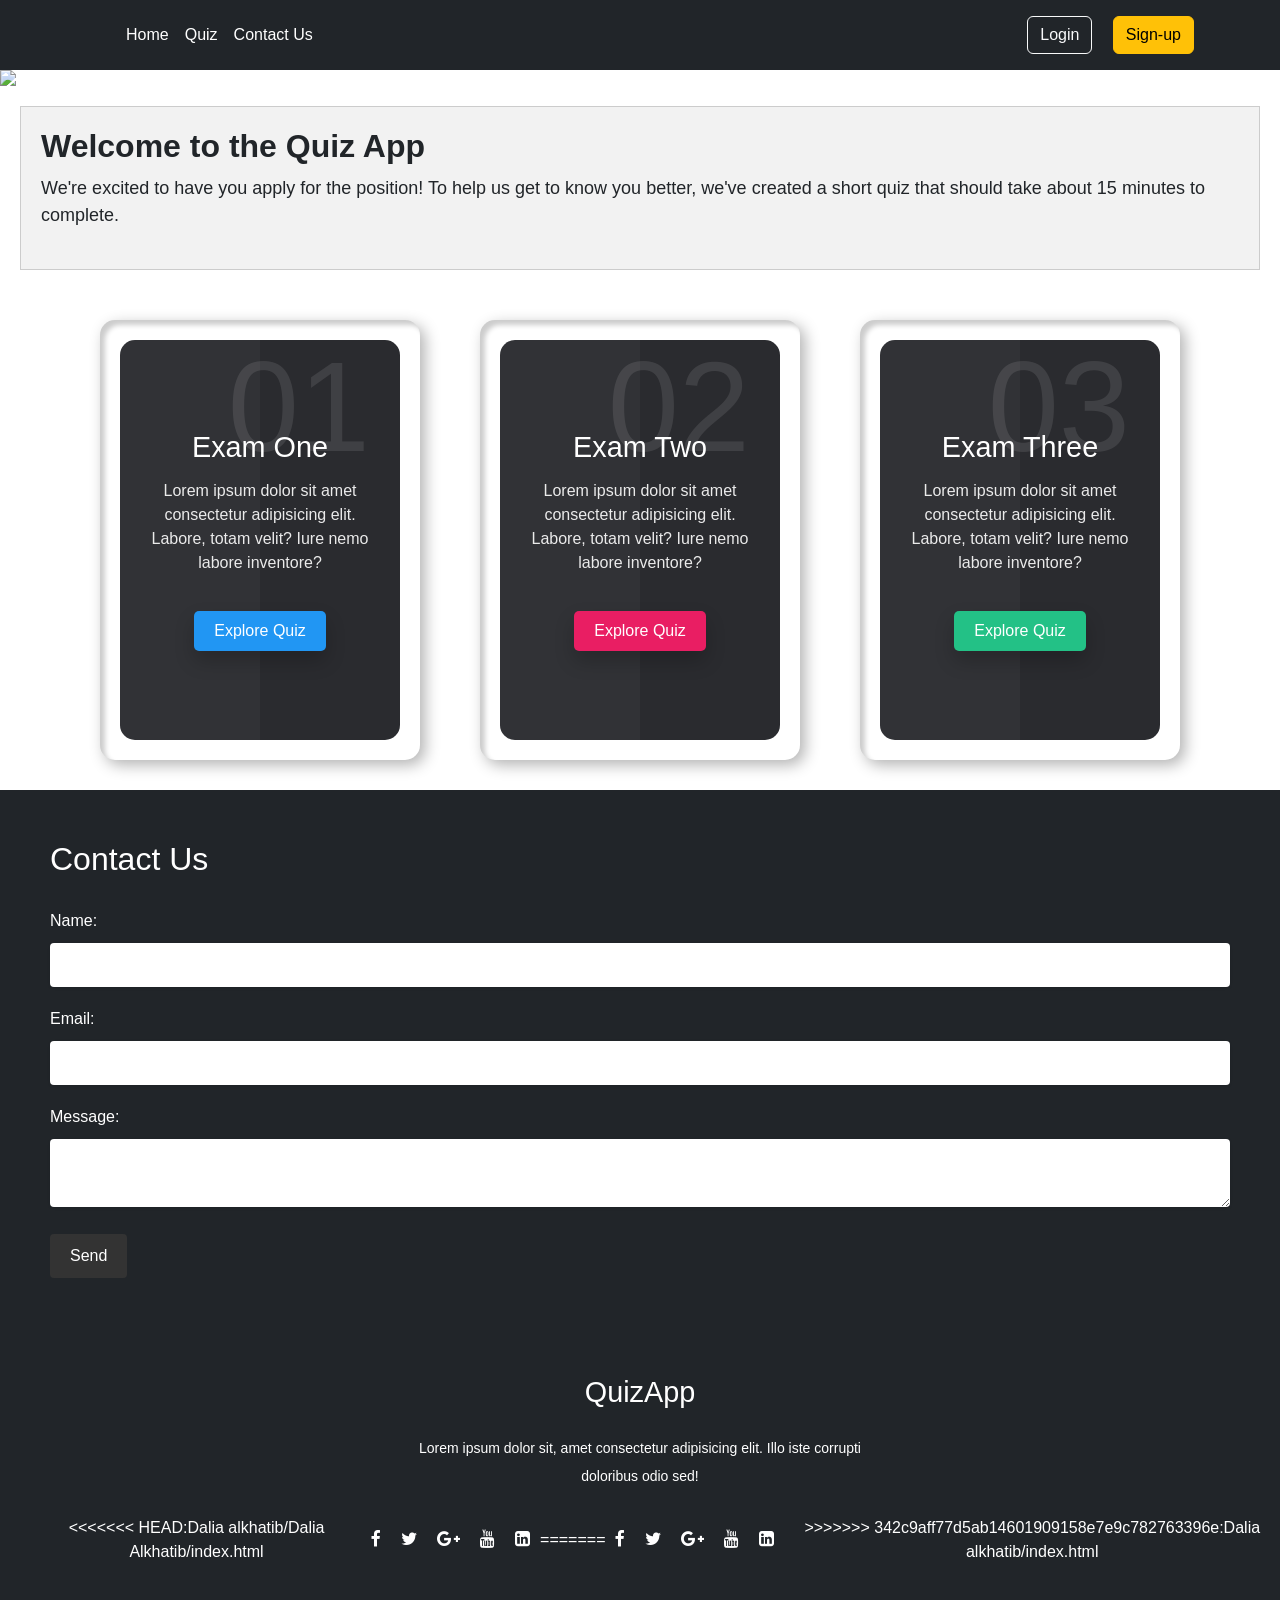
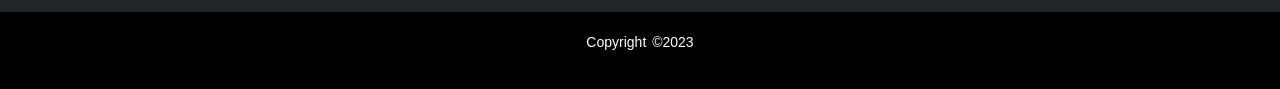
==== Dalia alkhatib/index.html @ f0eabcef "updatess" ====
<!DOCTYPE html>
<html lang="en">
<head>
    <meta charset="UTF-8">
    <meta http-equiv="X-UA-Compatible" content="IE=edge">
    <meta name="viewport" content="width=device-width, initial-scale=1.0">
        <link href="https://cdn.jsdelivr.net/npm/bootstrap@5.3.0-alpha1/dist/css/bootstrap.min.css" rel="stylesheet">
    <link href="https://getbootstrap.com/docs/5.3/assets/css/docs.css" rel="stylesheet">
    <script src="https://cdn.jsdelivr.net/npm/bootstrap@5.3.0-alpha1/dist/js/bootstrap.bundle.min.js"></script>
    <link rel="stylesheet" href="https://stackpath.bootstrapcdn.com/font-awesome/4.7.0/css/font-awesome.min.css">
    <title>QuizApp</title>
    <link rel="stylesheet" href="style.css">

</head>
<body> 
<header class="p-3 bg-dark text-white navbar-toggler">
    <div class="container navbar-toggler">
        <div class="d-flex flex-wrap align-items-center justify-content-center justify-content-lg-start">
        <a href="/" class="d-flex align-items-center mb-2 mb-lg-0 text-white text-decoration-none">
            <svg class="bi me-2" width="40" height="32" role="img" aria-label="Bootstrap"><use xlink:href="#bootstrap"/></svg>
        </a>

        <ul class="nav col-12 col-lg-auto me-lg-auto mb-2 justify-content-center mb-md-0">
            <li><a href="#" class="nav-link px-2 text-white">Home</a></li>
            <li><a href="#" class="nav-link px-2 text-white">Quiz</a></li>
            <li><a href="#" class="nav-link px-2 text-white">Contact Us</a></li>

        </ul>

        <!-- <form class="col-12 col-lg-auto mb-3 mb-lg-0 me">
            <input type="search" class="form-control form-control-dark" placeholder="Search..." aria-label="Search">
        </form> -->

        <div class="text-end ms-auto">
            <button type="button" class="btn btn-outline-light me-3" id="loginbtn" onclick="function()">Login</button>
            <button type="button" class="btn btn-warning me-3">Sign-up</button>
        </div>
        </div>
    </div>
    </header>
    <!-- Slide Show -->
<section>
  <img class="mySlides" src="https://img.freepik.com/premium-vector/quiz-logo-with-speech-bubble-icon_149152-811.jpg?w=2000"
  style="width:100%">
  <img class="mySlides" src="https://www.pewresearch.org/internet/wp-content/uploads/sites/9/2017/02/PI_2017.02.08_Algorithms_featured.png"
  style="width:100%">
  <img class="mySlides" src="https://www.trios.com/uploads/2017/05/woman-holding-tablet-in-server-room.jpg"
  style="width:100%">
</section>


<section class="aboutsite">
<h1 id="title">Welcome to the Quiz App</h1>
<p>We're excited to have you apply for the position! To help us get to know you better, we've created a short quiz that should take about 15 minutes to complete.</p>
</div> 
</section>
<div class="containerone11">
    <div class="card11">
      <div class="box11">
        <div class="content11">
          <h2>01</h2>
          <h3>Exam One</h3>
          <p>Lorem ipsum dolor sit amet consectetur adipisicing elit. Labore, totam velit? Iure nemo labore inventore?</p>
          <a href="#">Explore Quiz</a>
        </div>
      </div>
    </div>
  
    <div class="card11">
      <div class="box11">
        <div class="content11">
          <h2>02</h2>
          <h3>Exam Two</h3>
          <p>Lorem ipsum dolor sit amet consectetur adipisicing elit. Labore, totam velit? Iure nemo labore inventore?</p>
          <a href="#">Explore Quiz</a>
        </div>
      </div>
    </div>
  
    <div class="card11">
      <div class="box11">
        <div class="content11">
          <h2>03</h2>
          <h3>Exam Three</h3>
          <p>Lorem ipsum dolor sit amet consectetur adipisicing elit. Labore, totam velit? Iure nemo labore inventore?</p>
          <a href="#">  Explore Quiz</a>
        </div>
      </div>
    </div>
  </div>
<section id="contact">
    <h2 >Contact Us</h2>
    <form action="#" method="post">
    <label for="name"  >Name:</label>
    <input type="text" id="name" name="name" required>

    <label for="email" >Email:</label>
    <input type="email" id="email" name="email" required>

    <label for="message" >Message:</label>
    <textarea id="message" name="message" required></textarea>

    <input type="submit" value="Send">
    </form>
</section>
<footer>
  <div class="footer-content">
      <h3>QuizApp</h3>
      <p>Lorem ipsum dolor sit, amet consectetur adipisicing elit. Illo iste corrupti doloribus odio sed!</p>
      <ul class="socials">
<<<<<<< HEAD:Dalia alkhatib/Dalia Alkhatib/index.html
          <li><a href="https://www.facebook.com/"><i class="fa fa-facebook"></i></a></li>
          <li><a href="#"><i class="fa fa-twitter"></i></a></li>
          <li><a href="#"><i class="fa fa-google-plus"></i></a></li>
          <li><a href="#"><i class="fa fa-youtube"></i></a></li>
          <li><a href="#"><i class="fa fa-linkedin-square"></i></a></li>
=======
          <li><a href="https://ar-ar.facebook.com/"><i class="fa fa-facebook"></i></a></li>
          <li><a href="https://twitter.com/?lang=ar"><i class="fa fa-twitter"></i></a></li>
          <li><a href="https://www.google.com/"><i class="fa fa-google-plus"></i></a></li>
          <li><a href="https://www.youtube.com/"><i class="fa fa-youtube"></i></a></li>
          <li><a href="https://www.linkedin.com/"><i class="fa fa-linkedin-square"></i></a></li>
>>>>>>> 342c9aff77d5ab14601909158e7e9c782763396e:Dalia alkhatib/index.html
      </ul>
  </div>
  <div class="footer-bottom">
      <p>copyright &copy;2023 </p>
  </div>
</footer>
<script src="main .js"></script>


</body>
</html>
---- Dalia alkhatib/style.css ----
*{
  margin: 0;
  padding: 0;
  box-sizing: border-box;
}

/* about site */
.aboutsite {
    background-color: #f2f2f2;
    border: 1px solid #ccc;
    padding: 20px;
    margin: 20px;
  }
  
  .aboutsite #title {
    font-size: 32px;
    font-weight: bold;
    margin-bottom: 10px;
  }
  
  .aboutsite p {
    font-size: 18px;
    line-height: 1.5;
    margin-bottom: 20px;
  }




/* contactus */
#contact {
    background-color: #212529;
    padding: 50px;
  }
  
  #contact h2 {
    font-size: 2em;
    margin-bottom: 30px;
    color: white;
  }
  
  #contact label {
    display: block;
    margin-bottom: 10px;
    color: white;
  }
  
  #contact input[type="text"],
  #contact input[type="email"],
  #contact textarea {
    width: 100%;
    padding: 10px;
    margin-bottom: 20px;
    border: none;
    border-radius: 4px;
    background-color: #fff;
    box-shadow: 0 1px 3px rgba(0, 0, 0, 0.1);
  }
  
  #contact input[type="submit"] {
    display: inline-block;
    background-color: #333;
    color: #fff;
    border: none;
    border-radius: 4px;
    padding: 10px 20px;
    cursor: pointer;
    transition: background-color 0.3s ease;
  }
  
  #contact input[type="submit"]:hover {
    background-color: #555;
  }
  @import url("https://fonts.googleapis.com/css2?family=Poppins:wght@300;400;500;700;800&display=swap");
* {
  margin: 0;
  padding: 0;
  box-sizing: border-box;
  font-family: "Poppins", sans-serif;
}

 /* body11 {
  display: flex;
  justify-content: center;
  align-items: center;
  flex-wrap: wrap;
  min-height: 100vh;
  background: #232427;
} */

  body .containerone11 {
  display: flex;
  justify-content: center;
  align-items: center;
  flex-wrap: wrap;
  max-width: 1200px;
  margin: auto;
}

 body .containerone11 .card11 {
  position: relative;
  min-width: 320px;
  height: 440px;
  box-shadow: inset 5px 5px 5px rgba(0, 0, 0, 0.2),
    inset -5px -5px 15px rgba(255, 255, 255, 0.1),
    5px 5px 15px rgba(0, 0, 0, 0.3), -5px -5px 15px rgba(255, 255, 255, 0.1);
  border-radius: 15px;
  margin: 30px;
  transition: 0.5s;
}

 .containerone11 .card11:nth-child(1) .box11 .content11 a {
  background: #2196f3;
}

   .containerone11 .card11:nth-child(2) .box11 .content11 a {
  background: #e91e63;
}

 .containerone11 .card11:nth-child(3) .box11 .content11 a {
  background: #23c186;
}

  body .containerone11 .card11 .box11 {
  position: absolute;
  top: 20px;
  left: 20px;
  right: 20px;
  bottom: 20px;
  background: #2a2b2f;
  border-radius: 15px;
  display: flex;
  justify-content: center;
  align-items: center;
  overflow: hidden;
  transition: 0.5s;
}

 body .containerone11 .card11 .box11:hover {
  transform: translateY(-50px);
}

 body .containerone11 .card11 .box11:before {
  content: "";
  position: absolute;
  top: 0;
  left: 0;
  width: 50%;
  height: 100%;
  background: rgba(255, 255, 255, 0.03);
}

 body .containerone11 .card11 .box11 .content11 {
  padding: 20px;
  text-align: center;
}

 body .containerone11 .card11 .box11 .content11 h2 {
  position: absolute;
  top: -10px;
  right: 30px;
  font-size: 8rem;
  color: rgba(255, 255, 255, 0.1);
}

 body .containerone11 .card11 .box11 .content11 h3 {
  font-size: 1.8rem;
  color: #fff;
  z-index: 1;
  transition: 0.5s;
  margin-bottom: 15px;
}

 body .containerone11 .card11 .box11 .content11 p {
  font-size: 1rem;
  font-weight: 300;
  color: rgba(255, 255, 255, 0.9);
  z-index: 1;
  transition: 0.5s;
}

 body .containerone11 .card11 .box11 .content11 a {
  position: relative;
  display: inline-block;
  padding: 8px 20px;
  background: black;
  border-radius: 5px;
  text-decoration: none;
  color: white;
  margin-top: 20px;
  box-shadow: 0 10px 20px rgba(0, 0, 0, 0.2);
  transition: 0.5s;
}
body .containerone11 .card11 .box11 .content11 a:hover {
  box-shadow: 0 10px 20px rgba(0, 0, 0, 0.6);
  background: #fff;
  color: #000;
}
/* footer */
footer{
  
  padding: 0;
  margin: 0;
  position: absolute;
  background:#212529;
  height: auto;
  width: 100vw;
  font-family: "Open Sans";
  padding-top: 40px;
  color: #fff;
}
.footer-content{
  display: flex;
  align-items: center;
  justify-content: center;
  flex-direction: column;
  text-align: center;
}
.footer-content h3{
  font-size: 1.8rem;
  font-weight: 400;
  text-transform: capitalize;
  line-height: 3rem;
}
.footer-content p{
  max-width: 500px;
  margin: 10px auto;
  line-height: 28px;
  font-size: 14px;
}
.socials{
  list-style: none;
  display: flex;
  align-items: center;
  justify-content: center;
  margin: 1rem 0 3rem 0;
}
.socials li{
  margin: 0 10px;
}
.socials a{
  text-decoration: none;
  color: #fff;
}
.socials a i{
  font-size: 1.1rem;
  transition: color .4s ease;

}
.socials a:hover i{
  color: aqua;
}

.footer-bottom{
  background: #000;
  width: 100vw;
  padding: 20px 0;
  text-align: center;
}
.footer-bottom p{
  font-size: 14px;
  word-spacing: 2px;
  text-transform: capitalize;
}
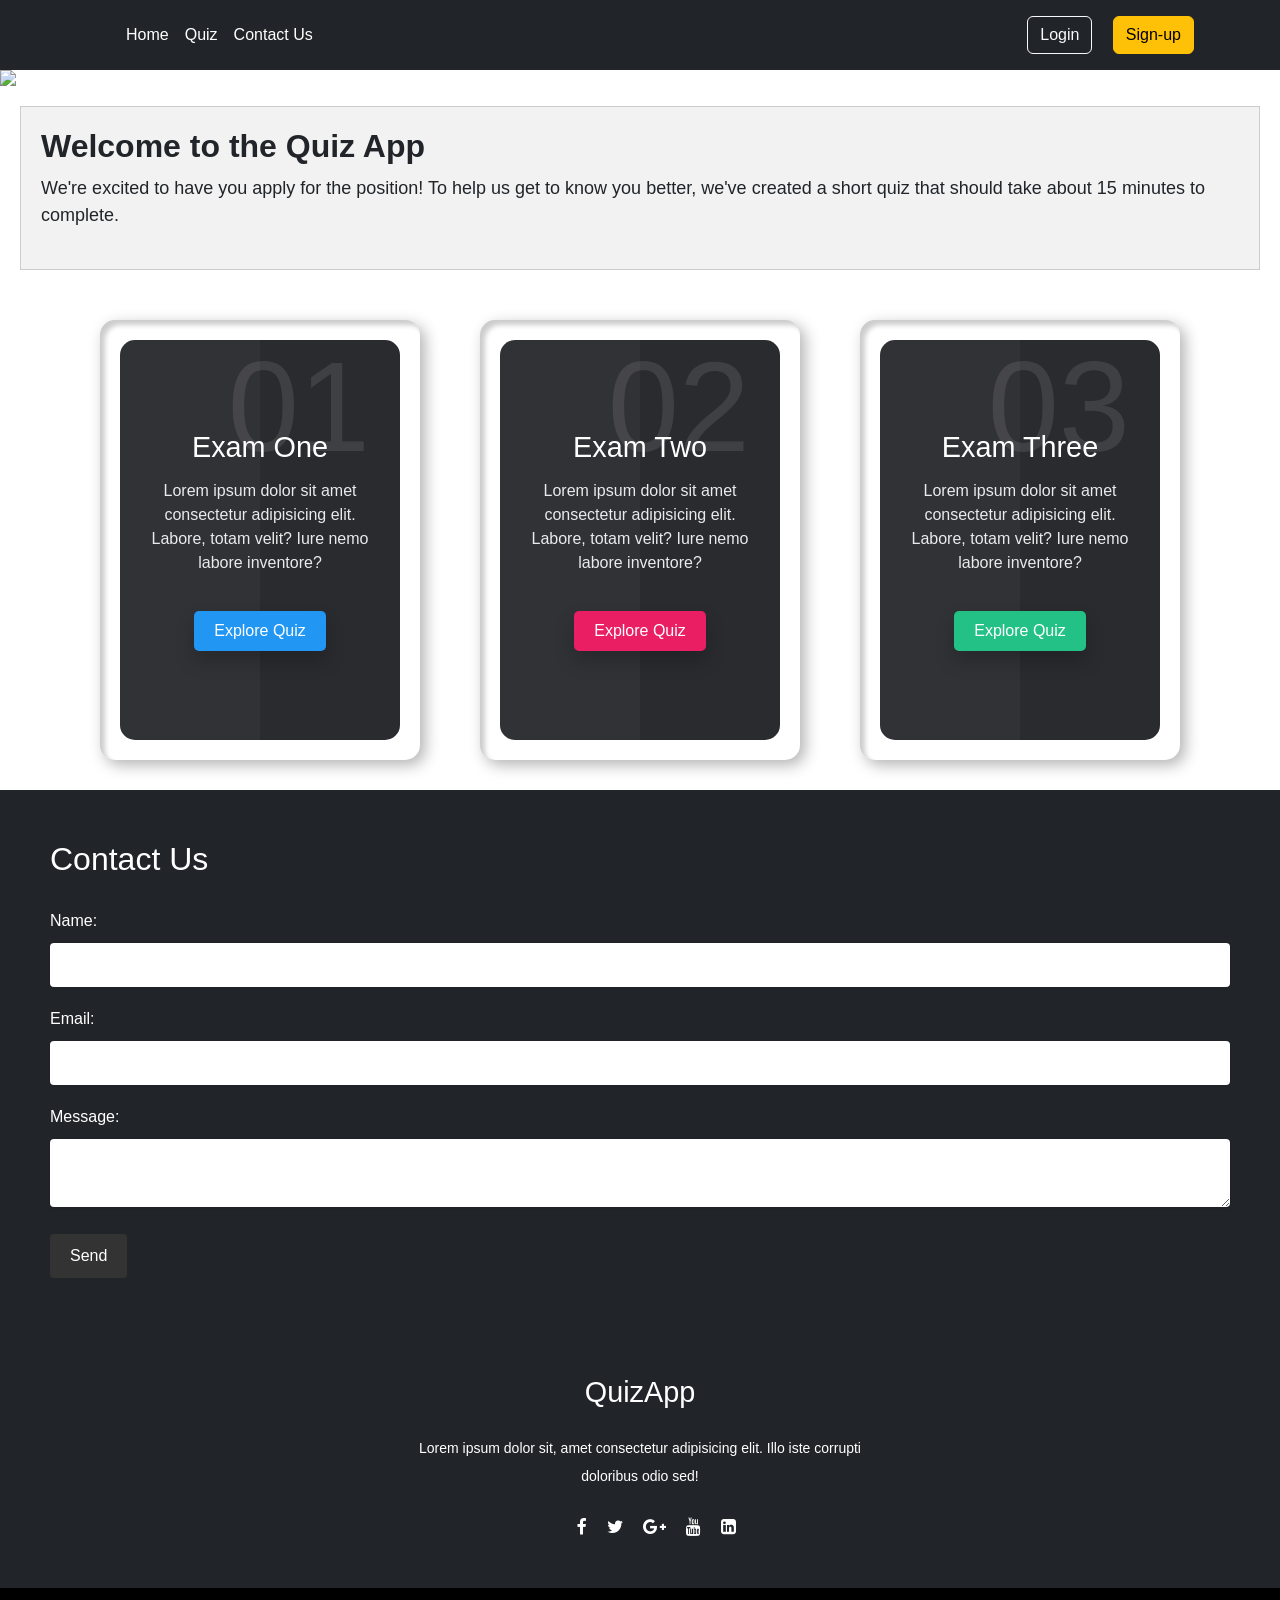
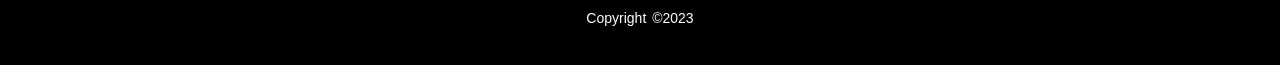
==== commit 28940d0a: "project add" ====
--- a/Dalia alkhatib/index.html
+++ b/Dalia alkhatib/index.html
@@ -32,7 +32,7 @@
         </form> -->
 
         <div class="text-end ms-auto">
-            <button type="button" class="btn btn-outline-light me-3" id="loginbtn" onclick="function()">Login</button>
+            <button type="button" class="btn btn-outline-light me-3">Login</button>
             <button type="button" class="btn btn-warning me-3">Sign-up</button>
         </div>
         </div>
@@ -108,19 +108,11 @@
       <h3>QuizApp</h3>
       <p>Lorem ipsum dolor sit, amet consectetur adipisicing elit. Illo iste corrupti doloribus odio sed!</p>
       <ul class="socials">
-<<<<<<< HEAD:Dalia alkhatib/Dalia Alkhatib/index.html
-          <li><a href="https://www.facebook.com/"><i class="fa fa-facebook"></i></a></li>
+          <li><a href="#"><i class="fa fa-facebook"></i></a></li>
           <li><a href="#"><i class="fa fa-twitter"></i></a></li>
           <li><a href="#"><i class="fa fa-google-plus"></i></a></li>
           <li><a href="#"><i class="fa fa-youtube"></i></a></li>
           <li><a href="#"><i class="fa fa-linkedin-square"></i></a></li>
-=======
-          <li><a href="https://ar-ar.facebook.com/"><i class="fa fa-facebook"></i></a></li>
-          <li><a href="https://twitter.com/?lang=ar"><i class="fa fa-twitter"></i></a></li>
-          <li><a href="https://www.google.com/"><i class="fa fa-google-plus"></i></a></li>
-          <li><a href="https://www.youtube.com/"><i class="fa fa-youtube"></i></a></li>
-          <li><a href="https://www.linkedin.com/"><i class="fa fa-linkedin-square"></i></a></li>
->>>>>>> 342c9aff77d5ab14601909158e7e9c782763396e:Dalia alkhatib/index.html
       </ul>
   </div>
   <div class="footer-bottom">
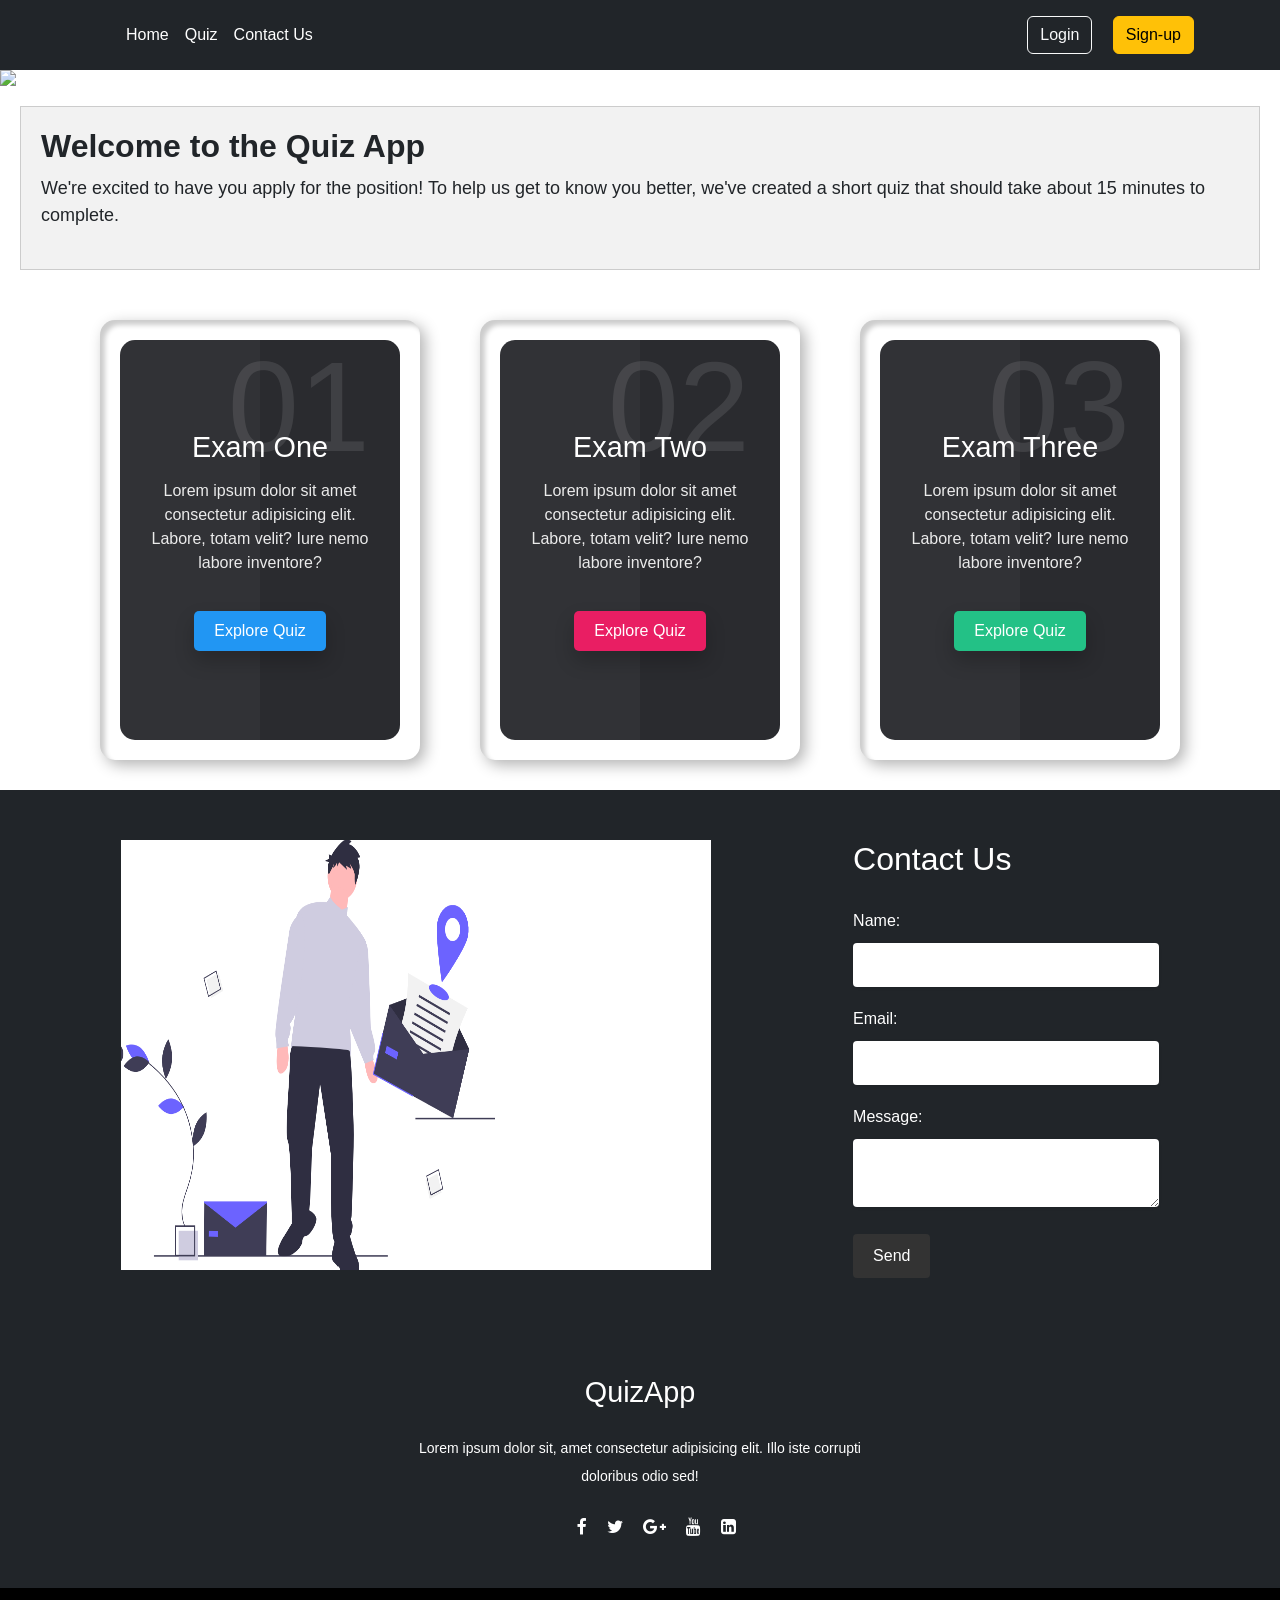
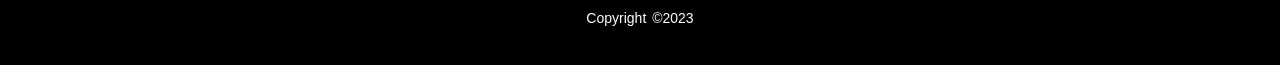
==== commit 77bd552c: "modify contact" ====
--- a/Dalia alkhatib/index.html
+++ b/Dalia alkhatib/index.html
@@ -32,7 +32,7 @@
         </form> -->
 
         <div class="text-end ms-auto">
-            <button type="button" class="btn btn-outline-light me-3">Login</button>
+            <button type="button" class="btn btn-outline-light me-3" id="loginbtn">Login</button>
             <button type="button" class="btn btn-warning me-3">Sign-up</button>
         </div>
         </div>
@@ -89,8 +89,13 @@
     </div>
   </div>
 <section id="contact">
-    <h2 >Contact Us</h2>
+  <div id="contact-img">
+    <img src="Screenshot (93).png" alt="">
+  </div>
+
+    
     <form action="#" method="post">
+      <h2 >Contact Us</h2>
     <label for="name"  >Name:</label>
     <input type="text" id="name" name="name" required>
 
@@ -108,11 +113,11 @@
       <h3>QuizApp</h3>
       <p>Lorem ipsum dolor sit, amet consectetur adipisicing elit. Illo iste corrupti doloribus odio sed!</p>
       <ul class="socials">
-          <li><a href="#"><i class="fa fa-facebook"></i></a></li>
-          <li><a href="#"><i class="fa fa-twitter"></i></a></li>
-          <li><a href="#"><i class="fa fa-google-plus"></i></a></li>
-          <li><a href="#"><i class="fa fa-youtube"></i></a></li>
-          <li><a href="#"><i class="fa fa-linkedin-square"></i></a></li>
+          <li><a href="https://ar-ar.facebook.com/"><i class="fa fa-facebook"></i></a></li>
+          <li><a href="https://twitter.com/?lang=ar"><i class="fa fa-twitter"></i></a></li>
+          <li><a href="https://www.google.com/"><i class="fa fa-google-plus"></i></a></li>
+          <li><a href="https://www.youtube.com/"><i class="fa fa-youtube"></i></a></li>
+          <li><a href="https://www.linkedin.com/"><i class="fa fa-linkedin-square"></i></a></li>
       </ul>
   </div>
   <div class="footer-bottom">
--- a/Dalia alkhatib/style.css
+++ b/Dalia alkhatib/style.css
@@ -29,8 +29,18 @@
 
 /* contactus */
 #contact {
+  justify-content: space-around;
+  display: flex;
     background-color: #212529;
     padding: 50px;
+  }
+  #contact-img{
+    height: 430px;
+    width: 50%;
+  }
+  #contact-img img{
+    height: 430px;
+    width: 100%;
   }
   
   #contact h2 {
@@ -198,13 +208,14 @@
 }
 /* footer */
 footer{
+
   
   padding: 0;
   margin: 0;
   position: absolute;
   background:#212529;
   height: auto;
-  width: 100vw;
+  width: 100%;
   font-family: "Open Sans";
   padding-top: 40px;
   color: #fff;
@@ -253,7 +264,7 @@
 
 .footer-bottom{
   background: #000;
-  width: 100vw;
+  width: 100%;
   padding: 20px 0;
   text-align: center;
 }
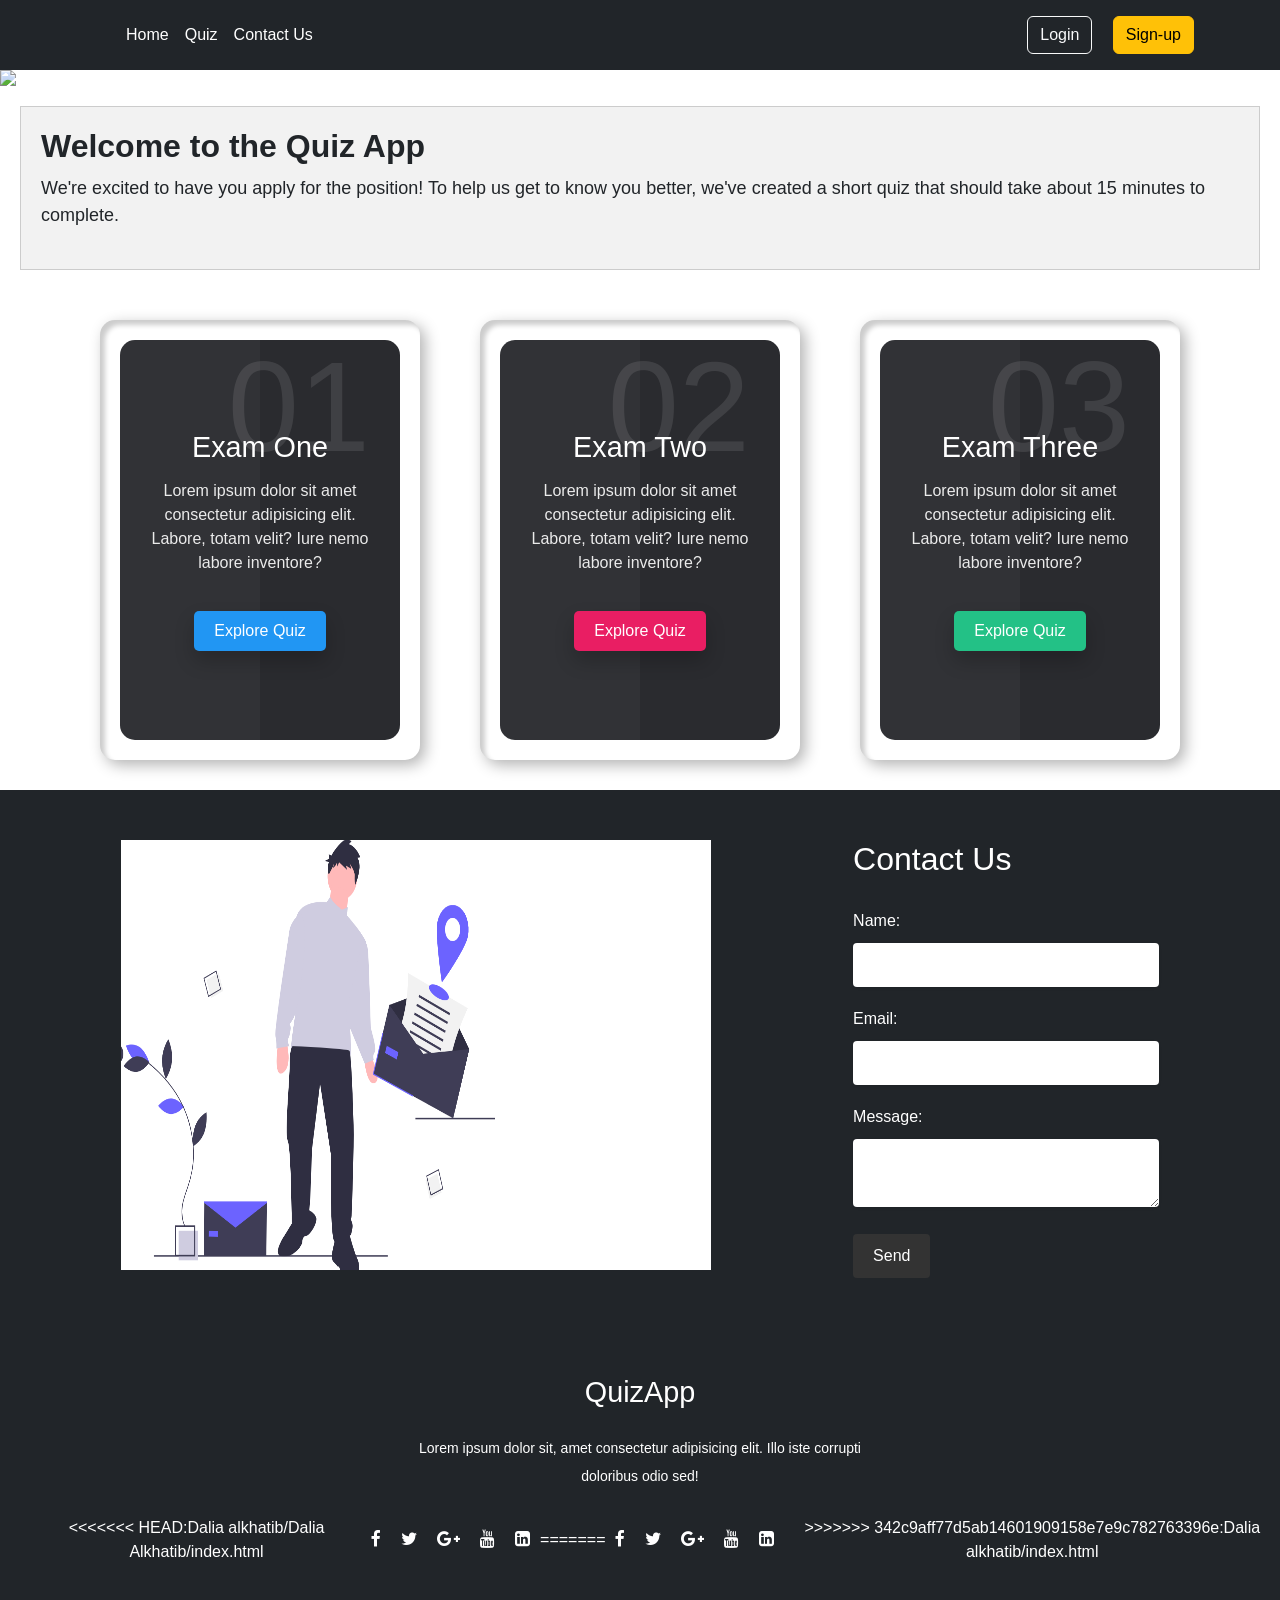
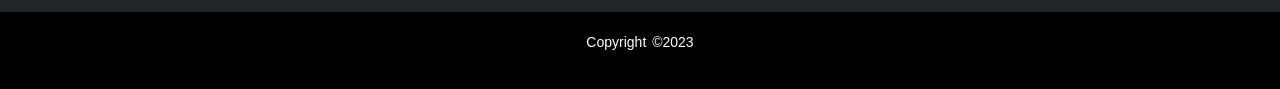
==== commit 7cdf12eb: "Merge branch 'main' of https://github.com/Hebafaouri/Online-Quiz-Website-Using-JavaScript" ====
--- a/Dalia alkhatib/index.html
+++ b/Dalia alkhatib/index.html
@@ -113,11 +113,19 @@
       <h3>QuizApp</h3>
       <p>Lorem ipsum dolor sit, amet consectetur adipisicing elit. Illo iste corrupti doloribus odio sed!</p>
       <ul class="socials">
+<<<<<<< HEAD:Dalia alkhatib/Dalia Alkhatib/index.html
+          <li><a href="https://www.facebook.com/"><i class="fa fa-facebook"></i></a></li>
+          <li><a href="#"><i class="fa fa-twitter"></i></a></li>
+          <li><a href="#"><i class="fa fa-google-plus"></i></a></li>
+          <li><a href="#"><i class="fa fa-youtube"></i></a></li>
+          <li><a href="#"><i class="fa fa-linkedin-square"></i></a></li>
+=======
           <li><a href="https://ar-ar.facebook.com/"><i class="fa fa-facebook"></i></a></li>
           <li><a href="https://twitter.com/?lang=ar"><i class="fa fa-twitter"></i></a></li>
           <li><a href="https://www.google.com/"><i class="fa fa-google-plus"></i></a></li>
           <li><a href="https://www.youtube.com/"><i class="fa fa-youtube"></i></a></li>
           <li><a href="https://www.linkedin.com/"><i class="fa fa-linkedin-square"></i></a></li>
+>>>>>>> 342c9aff77d5ab14601909158e7e9c782763396e:Dalia alkhatib/index.html
       </ul>
   </div>
   <div class="footer-bottom">
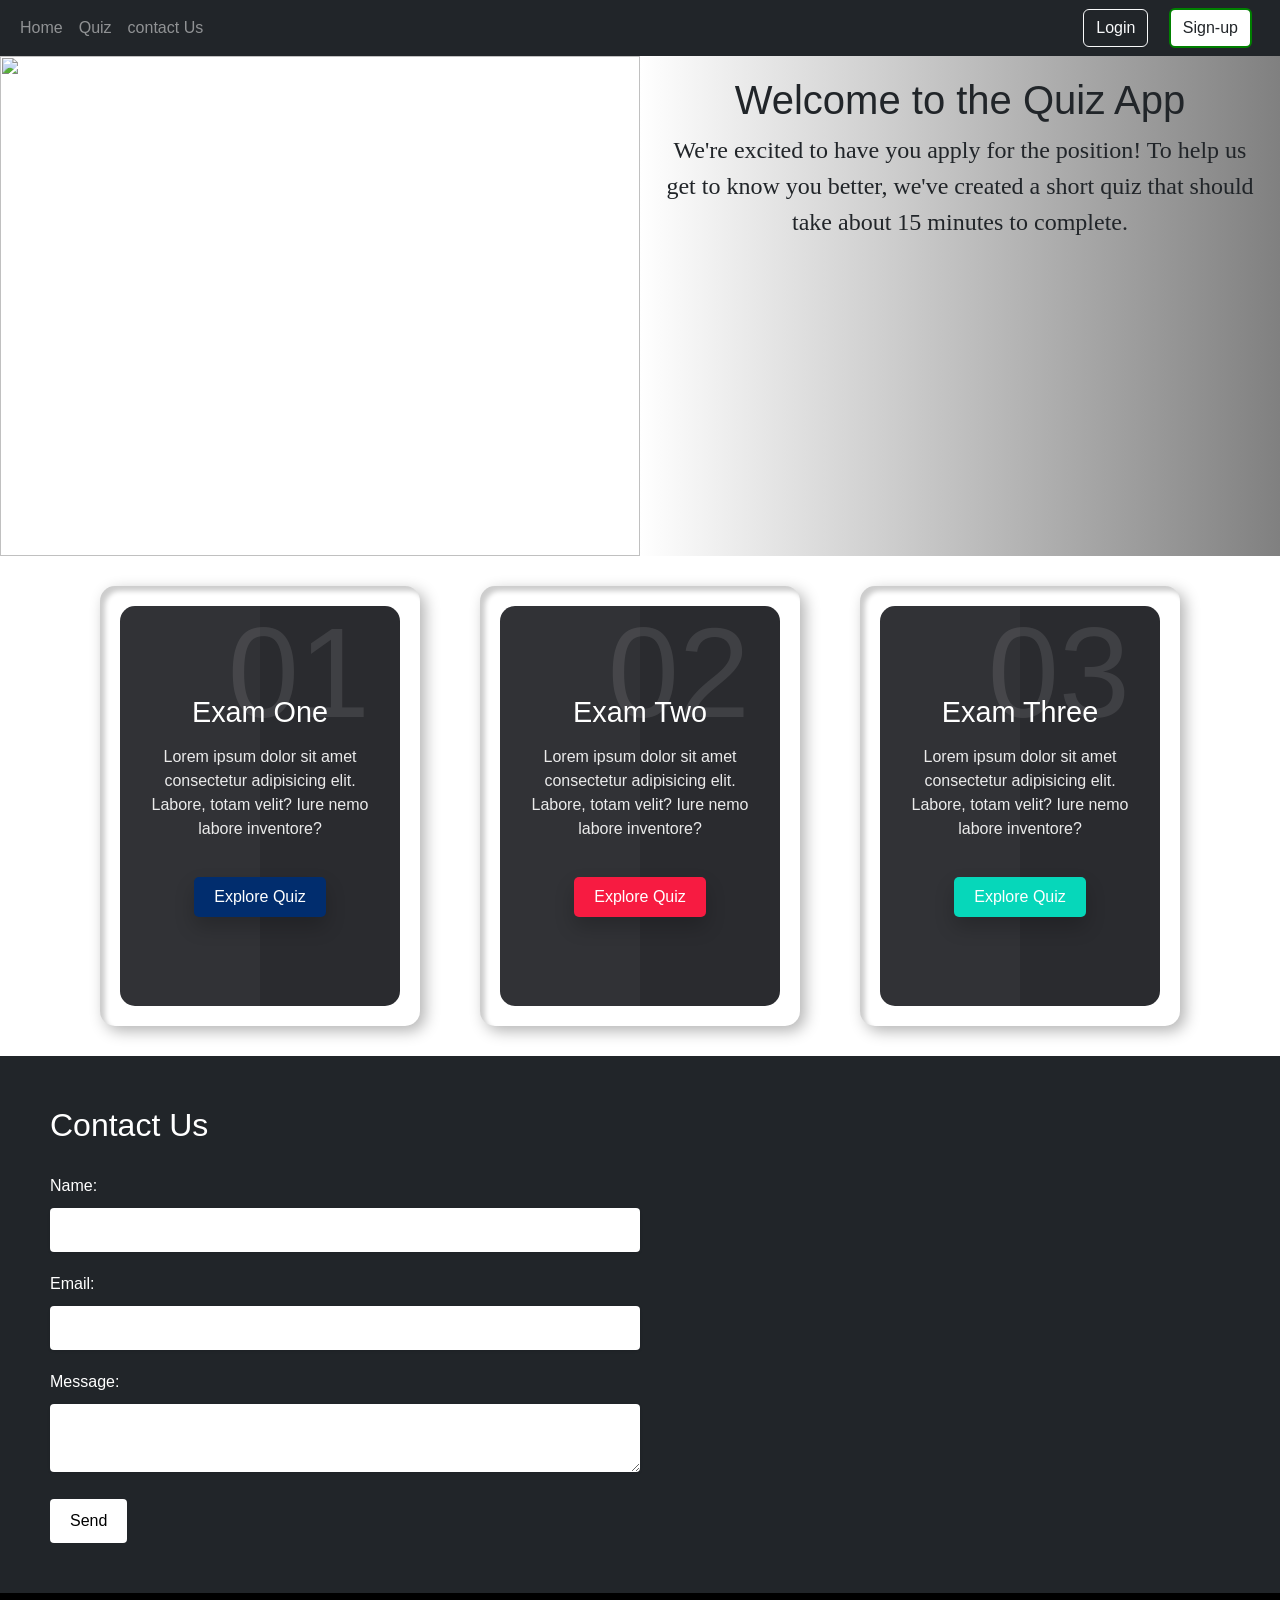
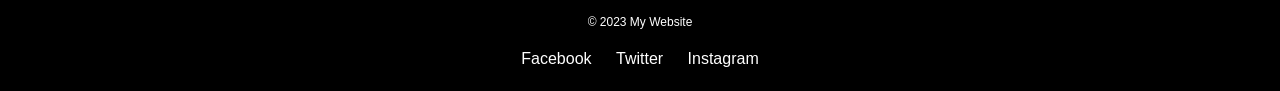
==== commit cb8e5b0d: "modify" ====
--- a/Dalia alkhatib/index.html
+++ b/Dalia alkhatib/index.html
@@ -10,50 +10,60 @@
     <link rel="stylesheet" href="https://stackpath.bootstrapcdn.com/font-awesome/4.7.0/css/font-awesome.min.css">
     <title>QuizApp</title>
     <link rel="stylesheet" href="style.css">
+<!--FONT AWESOME-->
+<link rel="stylesheet" href="https://cdnjs.cloudflare.com/ajax/libs/font-awesome/4.7.0/css/font-awesome.min.css">
+
+<!--GOOGLE FONTS-->
+<link rel="preconnect" href="https://fonts.gstatic.com">
+<link href="https://fonts.googleapis.com/css2?family=Fredoka+One&family=Play&display=swap" rel="stylesheet"> 
 
 </head>
 <body> 
-<header class="p-3 bg-dark text-white navbar-toggler">
-    <div class="container navbar-toggler">
-        <div class="d-flex flex-wrap align-items-center justify-content-center justify-content-lg-start">
-        <a href="/" class="d-flex align-items-center mb-2 mb-lg-0 text-white text-decoration-none">
-            <svg class="bi me-2" width="40" height="32" role="img" aria-label="Bootstrap"><use xlink:href="#bootstrap"/></svg>
-        </a>
+ <!-- navbar Code -->
+ <nav class="navbar bg-dark navbar-expand-lg ">
+  <div class="container-fluid">
 
-        <ul class="nav col-12 col-lg-auto me-lg-auto mb-2 justify-content-center mb-md-0">
-            <li><a href="#" class="nav-link px-2 text-white">Home</a></li>
-            <li><a href="#" class="nav-link px-2 text-white">Quiz</a></li>
-            <li><a href="#" class="nav-link px-2 text-white">Contact Us</a></li>
-
-        </ul>
-
-        <!-- <form class="col-12 col-lg-auto mb-3 mb-lg-0 me">
-            <input type="search" class="form-control form-control-dark" placeholder="Search..." aria-label="Search">
-        </form> -->
-
-        <div class="text-end ms-auto">
-            <button type="button" class="btn btn-outline-light me-3" id="loginbtn">Login</button>
-            <button type="button" class="btn btn-warning me-3">Sign-up</button>
-        </div>
-        </div>
+    <button class="navbar-toggler" type="button" data-bs-toggle="collapse" data-bs-target="#navbarSupportedContent" aria-controls="navbarSupportedContent" aria-expanded="false" aria-label="Toggle navigation">
+      <span class="navbar-toggler-icon text-black-50 bg-white" style="border-radius: 20%; "></span>
+    </button>
+    <div class="collapse navbar-collapse" id="navbarSupportedContent">
+      <ul class="navbar-nav me-auto mb-2 mb-lg-0">
+        <li class="nav-item">
+            <a class="nav-link active text-white-50" aria-current="page">Home</a>
+        </li>
+        <li class="nav-item">
+            <a class="nav-link active text-white-50" href="#">Quiz</a>
+        </li>
+    
+    
+        <li class="nav-item dropdown">
+            <a class="nav-link active text-white-50" href="#">contact Us</a>                
+          </a>
+        
     </div>
-    </header>
+    <div class="text-end ms-auto">
+      <button type="button" class="btn btn-outline-light me-3" onclick="functionlogin()" id="loginbtn">Login</button>
+      <button type="button" class="btn  me-3" onclick = "functionlogin()" id="sign-upbtn">Sign-up</button>
+  </div>
+  </div>
+</nav>
     <!-- Slide Show -->
-<section>
+<section class="slide">
+  <div class="slideleft">
   <img class="mySlides" src="https://img.freepik.com/premium-vector/quiz-logo-with-speech-bubble-icon_149152-811.jpg?w=2000"
-  style="width:100%">
-  <img class="mySlides" src="https://www.pewresearch.org/internet/wp-content/uploads/sites/9/2017/02/PI_2017.02.08_Algorithms_featured.png"
   style="width:100%">
   <img class="mySlides" src="https://www.trios.com/uploads/2017/05/woman-holding-tablet-in-server-room.jpg"
   style="width:100%">
+</div>
+  <section class="slideright">
+    <h1 id="title">Welcome to the Quiz App</h1>
+    <p>We're excited to have you apply for the position! To help us get to know you better, we've created a short quiz that should take about 15 minutes to complete.</p>
+    </div> 
+    </section>
 </section>
 
 
-<section class="aboutsite">
-<h1 id="title">Welcome to the Quiz App</h1>
-<p>We're excited to have you apply for the position! To help us get to know you better, we've created a short quiz that should take about 15 minutes to complete.</p>
-</div> 
-</section>
+
 <div class="containerone11">
     <div class="card11">
       <div class="box11">
@@ -89,12 +99,7 @@
     </div>
   </div>
 <section id="contact">
-  <div id="contact-img">
-    <img src="Screenshot (93).png" alt="">
-  </div>
-
-    
-    <form action="#" method="post">
+    <form action="#" method="post" id="">
       <h2 >Contact Us</h2>
     <label for="name"  >Name:</label>
     <input type="text" id="name" name="name" required>
@@ -108,32 +113,18 @@
     <input type="submit" value="Send">
     </form>
 </section>
+
 <footer>
-  <div class="footer-content">
-      <h3>QuizApp</h3>
-      <p>Lorem ipsum dolor sit, amet consectetur adipisicing elit. Illo iste corrupti doloribus odio sed!</p>
-      <ul class="socials">
-<<<<<<< HEAD:Dalia alkhatib/Dalia Alkhatib/index.html
-          <li><a href="https://www.facebook.com/"><i class="fa fa-facebook"></i></a></li>
-          <li><a href="#"><i class="fa fa-twitter"></i></a></li>
-          <li><a href="#"><i class="fa fa-google-plus"></i></a></li>
-          <li><a href="#"><i class="fa fa-youtube"></i></a></li>
-          <li><a href="#"><i class="fa fa-linkedin-square"></i></a></li>
-=======
-          <li><a href="https://ar-ar.facebook.com/"><i class="fa fa-facebook"></i></a></li>
-          <li><a href="https://twitter.com/?lang=ar"><i class="fa fa-twitter"></i></a></li>
-          <li><a href="https://www.google.com/"><i class="fa fa-google-plus"></i></a></li>
-          <li><a href="https://www.youtube.com/"><i class="fa fa-youtube"></i></a></li>
-          <li><a href="https://www.linkedin.com/"><i class="fa fa-linkedin-square"></i></a></li>
->>>>>>> 342c9aff77d5ab14601909158e7e9c782763396e:Dalia alkhatib/index.html
-      </ul>
-  </div>
-  <div class="footer-bottom">
-      <p>copyright &copy;2023 </p>
-  </div>
+  <p>&copy; 2023 My Website</p>
+  <ul>
+    <li><a href="https://www.facebook.com">Facebook</a></li>
+    <li><a href="https://www.twitter.com">Twitter</a></li>
+    <li><a href="https://www.instagram.com">Instagram</a></li>
+  </ul>
 </footer>
+
+
 <script src="main .js"></script>
-
 
 </body>
 </html>
--- a/Dalia alkhatib/style.css
+++ b/Dalia alkhatib/style.css
@@ -4,52 +4,56 @@
   box-sizing: border-box;
 }
 
-/* about site */
-.aboutsite {
-    background-color: #f2f2f2;
-    border: 1px solid #ccc;
+.slide{
+  display: flex;
+  width: 100%;
+  height: 500px;
+}
+  .slideright{
+    width: 50%;
+    height: 500px;
+    background: linear-gradient(to left , grey ,white);
     padding: 20px;
-    margin: 20px;
-  }
-  
-  .aboutsite #title {
-    font-size: 32px;
-    font-weight: bold;
-    margin-bottom: 10px;
-  }
-  
-  .aboutsite p {
-    font-size: 18px;
-    line-height: 1.5;
-    margin-bottom: 20px;
-  }
-
-
+    text-align: center;
+  }
+  .slideright p {
+    font-size: 1.5em;
+    /* text-align: center; */
+    font-family: 'Times New Roman', Times, serif;
+  }
+  .slideleft{
+    width: 50%;
+    height: 500px;
+  
+  }
+  .slideleft img{
+    height: 500px;
+  }
+  #sign-upbtn{
+    background-color: white;
+    border: 2px solid green;
+  }
 
 
 /* contactus */
-#contact {
+#contact{
   justify-content: space-around;
-  display: flex;
     background-color: #212529;
     padding: 50px;
-  }
-  #contact-img{
-    height: 430px;
-    width: 50%;
-  }
-  #contact-img img{
-    height: 430px;
-    width: 100%;
-  }
+    background-image: url(https://images.pexels.com/photos/3308588/pexels-photo-3308588.jpeg?cs=srgb&dl=pexels-mnm-zameer-3308588.jpg&fm=jpg);
+  }
+
   
   #contact h2 {
+
     font-size: 2em;
     margin-bottom: 30px;
     color: white;
   }
-  
+
   #contact label {
+    width: 50%;
+
     display: block;
     margin-bottom: 10px;
     color: white;
@@ -58,7 +62,7 @@
   #contact input[type="text"],
   #contact input[type="email"],
   #contact textarea {
-    width: 100%;
+    width: 50%;
     padding: 10px;
     margin-bottom: 20px;
     border: none;
@@ -68,9 +72,9 @@
   }
   
   #contact input[type="submit"] {
-    display: inline-block;
-    background-color: #333;
-    color: #fff;
+    display: flex;
+    background-color: white;
+    color: black;
     border: none;
     border-radius: 4px;
     padding: 10px 20px;
@@ -89,14 +93,6 @@
   font-family: "Poppins", sans-serif;
 }
 
- /* body11 {
-  display: flex;
-  justify-content: center;
-  align-items: center;
-  flex-wrap: wrap;
-  min-height: 100vh;
-  background: #232427;
-} */
 
   body .containerone11 {
   display: flex;
@@ -120,15 +116,15 @@
 }
 
  .containerone11 .card11:nth-child(1) .box11 .content11 a {
-  background: #2196f3;
+  background:#012d6e ;
 }
 
    .containerone11 .card11:nth-child(2) .box11 .content11 a {
-  background: #e91e63;
+  background: #f71b41;
 }
 
  .containerone11 .card11:nth-child(3) .box11 .content11 a {
-  background: #23c186;
+  background: #06d7ba;
 }
 
   body .containerone11 .card11 .box11 {
@@ -207,74 +203,45 @@
   color: #000;
 }
 /* footer */
-footer{
-
-  
-  padding: 0;
-  margin: 0;
-  position: absolute;
-  background:#212529;
-  height: auto;
-  width: 100%;
-  font-family: "Open Sans";
-  padding-top: 40px;
-  color: #fff;
-}
-.footer-content{
-  display: flex;
-  align-items: center;
-  justify-content: center;
-  flex-direction: column;
-  text-align: center;
-}
-.footer-content h3{
-  font-size: 1.8rem;
-  font-weight: 400;
-  text-transform: capitalize;
-  line-height: 3rem;
-}
-.footer-content p{
-  max-width: 500px;
-  margin: 10px auto;
-  line-height: 28px;
-  font-size: 14px;
-}
-.socials{
-  list-style: none;
-  display: flex;
-  align-items: center;
-  justify-content: center;
-  margin: 1rem 0 3rem 0;
-}
-.socials li{
-  margin: 0 10px;
-}
-.socials a{
-  text-decoration: none;
-  color: #fff;
-}
-.socials a i{
-  font-size: 1.1rem;
-  transition: color .4s ease;
-
-}
-.socials a:hover i{
-  color: aqua;
-}
-
-.footer-bottom{
-  background: #000;
-  width: 100%;
-  padding: 20px 0;
-  text-align: center;
-}
-.footer-bottom p{
-  font-size: 14px;
-  word-spacing: 2px;
-  text-transform: capitalize;
-}
-
-
-
-
-
+
+@media only screen and (max-width:600px) {
+  .slide{
+    flex-direction: column;
+    width: 100%;
+    height: 950px;
+  }
+  .slide .slideright{
+    width: 100%;
+  }
+  .slide .slideleft{
+    width: 100%;
+  }
+  }
+  /* footer */
+  footer {
+    background-color: black;
+    padding: 20px;
+    text-align: center;
+  }
+  
+  footer p {
+    color: #fff;
+    font-size: 12px;
+  }
+  
+  footer ul {
+    list-style-type: none;
+    margin: 0;
+    padding: 0;
+  }
+  
+  footer li {
+    display: inline-block;
+    margin: 0 10px;
+  }
+  
+  footer a {
+    color:white;
+    text-decoration: none;
+  }
+  
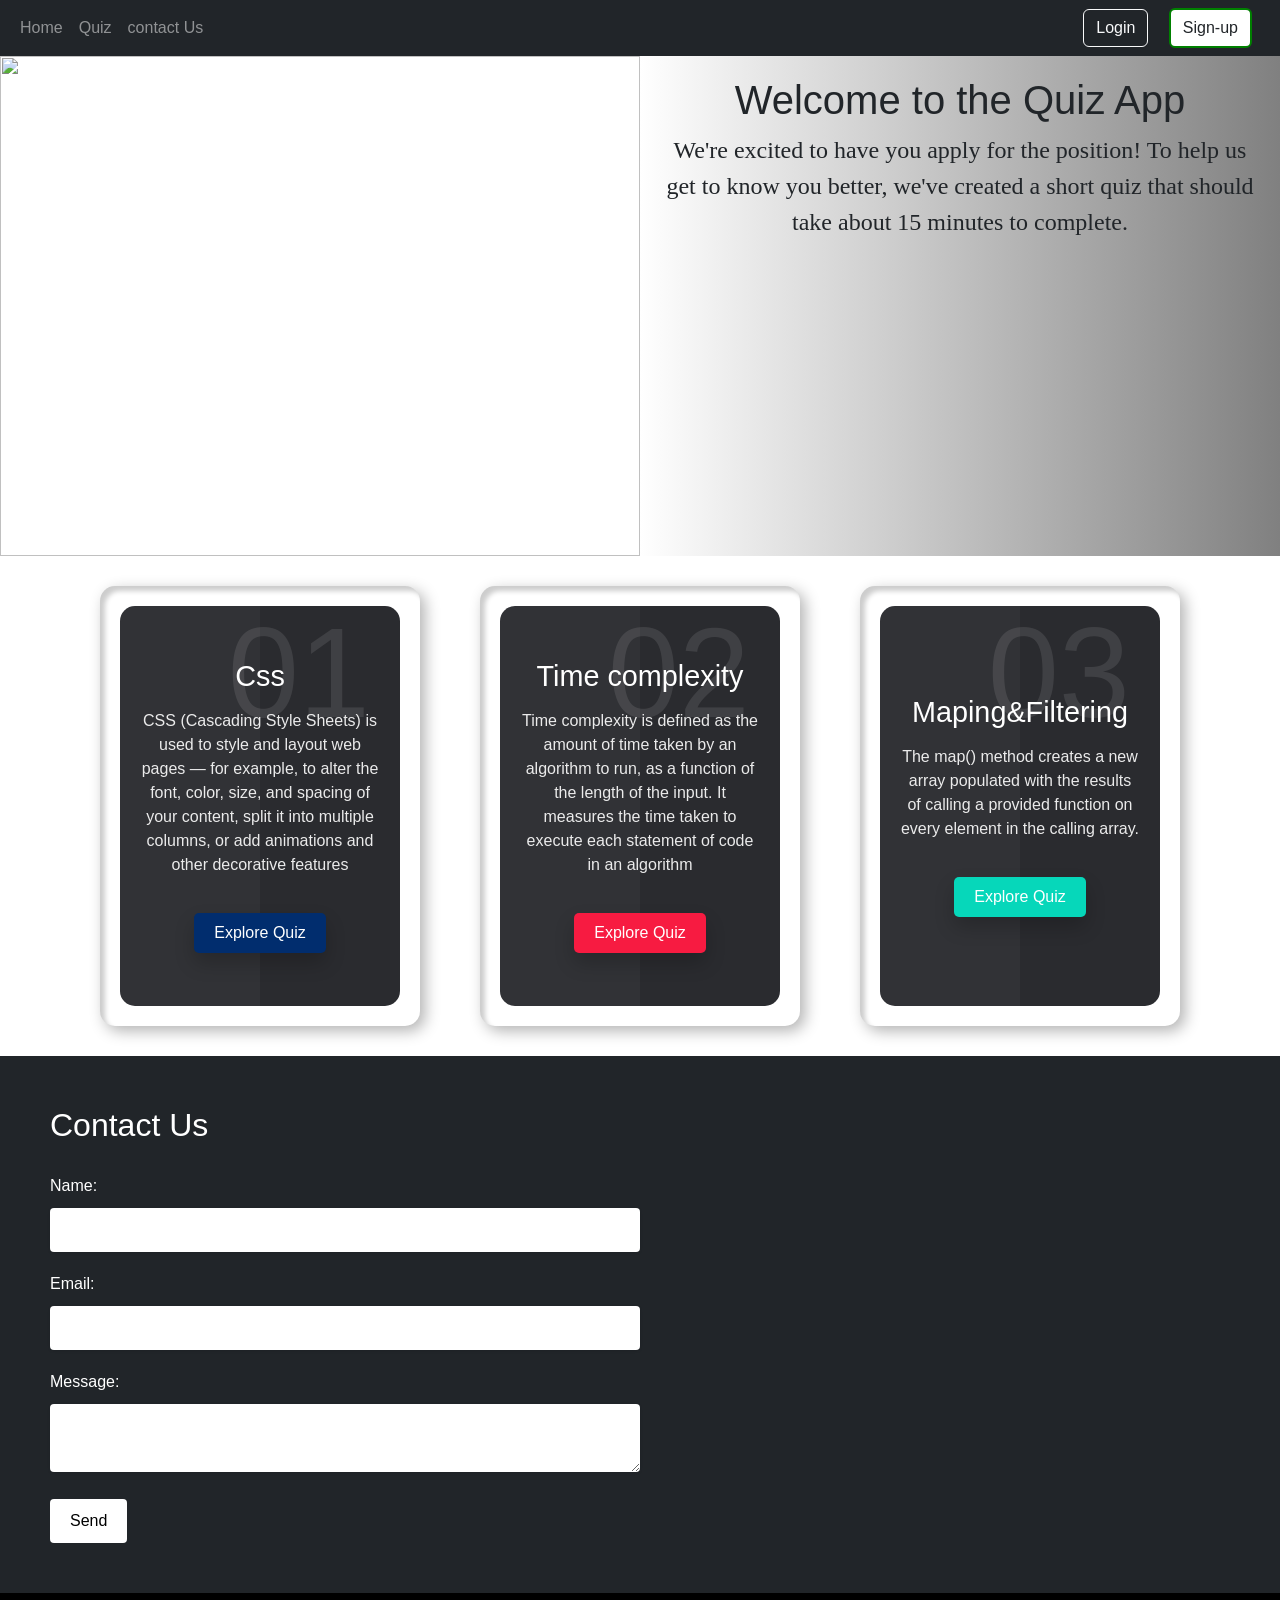
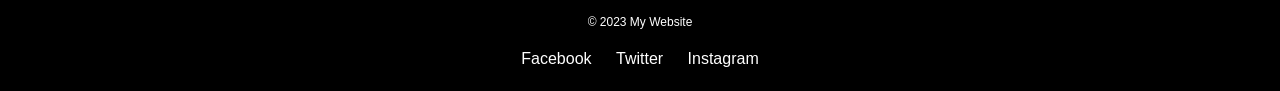
==== commit 180bc5d2: "modefy" ====
--- a/Dalia alkhatib/index.html
+++ b/Dalia alkhatib/index.html
@@ -29,15 +29,15 @@
     <div class="collapse navbar-collapse" id="navbarSupportedContent">
       <ul class="navbar-nav me-auto mb-2 mb-lg-0">
         <li class="nav-item">
-            <a class="nav-link active text-white-50" aria-current="page">Home</a>
+            <a class="nav-link active text-white-50" aria-current="page" href="#">Home</a>
         </li>
         <li class="nav-item">
-            <a class="nav-link active text-white-50" href="#">Quiz</a>
+            <a class="nav-link active text-white-50" href="#quiz">Quiz</a>
         </li>
     
     
         <li class="nav-item dropdown">
-            <a class="nav-link active text-white-50" href="#">contact Us</a>                
+            <a class="nav-link active text-white-50" href="#contact">contact Us</a>                
           </a>
         
     </div>
@@ -64,14 +64,14 @@
 
 
 
-<div class="containerone11">
+<div class="containerone11" id="quiz">
     <div class="card11">
       <div class="box11">
         <div class="content11">
           <h2>01</h2>
-          <h3>Exam One</h3>
-          <p>Lorem ipsum dolor sit amet consectetur adipisicing elit. Labore, totam velit? Iure nemo labore inventore?</p>
-          <a href="#">Explore Quiz</a>
+          <h3>Css</h3>
+          <p>CSS (Cascading Style Sheets) is used to style and layout web pages — for example, to alter the font, color, size, and spacing of your content, split it into multiple columns, or add animations and other decorative features</p>
+          <a href="../Rawan Alhaleeq/quez1.html" id="btn-quiz">Explore Quiz</a>
         </div>
       </div>
     </div>
@@ -80,8 +80,8 @@
       <div class="box11">
         <div class="content11">
           <h2>02</h2>
-          <h3>Exam Two</h3>
-          <p>Lorem ipsum dolor sit amet consectetur adipisicing elit. Labore, totam velit? Iure nemo labore inventore?</p>
+          <h3>Time complexity</h3>
+          <p>Time complexity is defined as the amount of time taken by an algorithm to run, as a function of the length of the input. It measures the time taken to execute each statement of code in an algorithm</p>
           <a href="#">Explore Quiz</a>
         </div>
       </div>
@@ -91,8 +91,8 @@
       <div class="box11">
         <div class="content11">
           <h2>03</h2>
-          <h3>Exam Three</h3>
-          <p>Lorem ipsum dolor sit amet consectetur adipisicing elit. Labore, totam velit? Iure nemo labore inventore?</p>
+          <h3>Maping&Filtering</h3>
+          <p>The map() method creates a new array populated with the results of calling a provided function on every element in the calling array.</p>
           <a href="#">  Explore Quiz</a>
         </div>
       </div>
